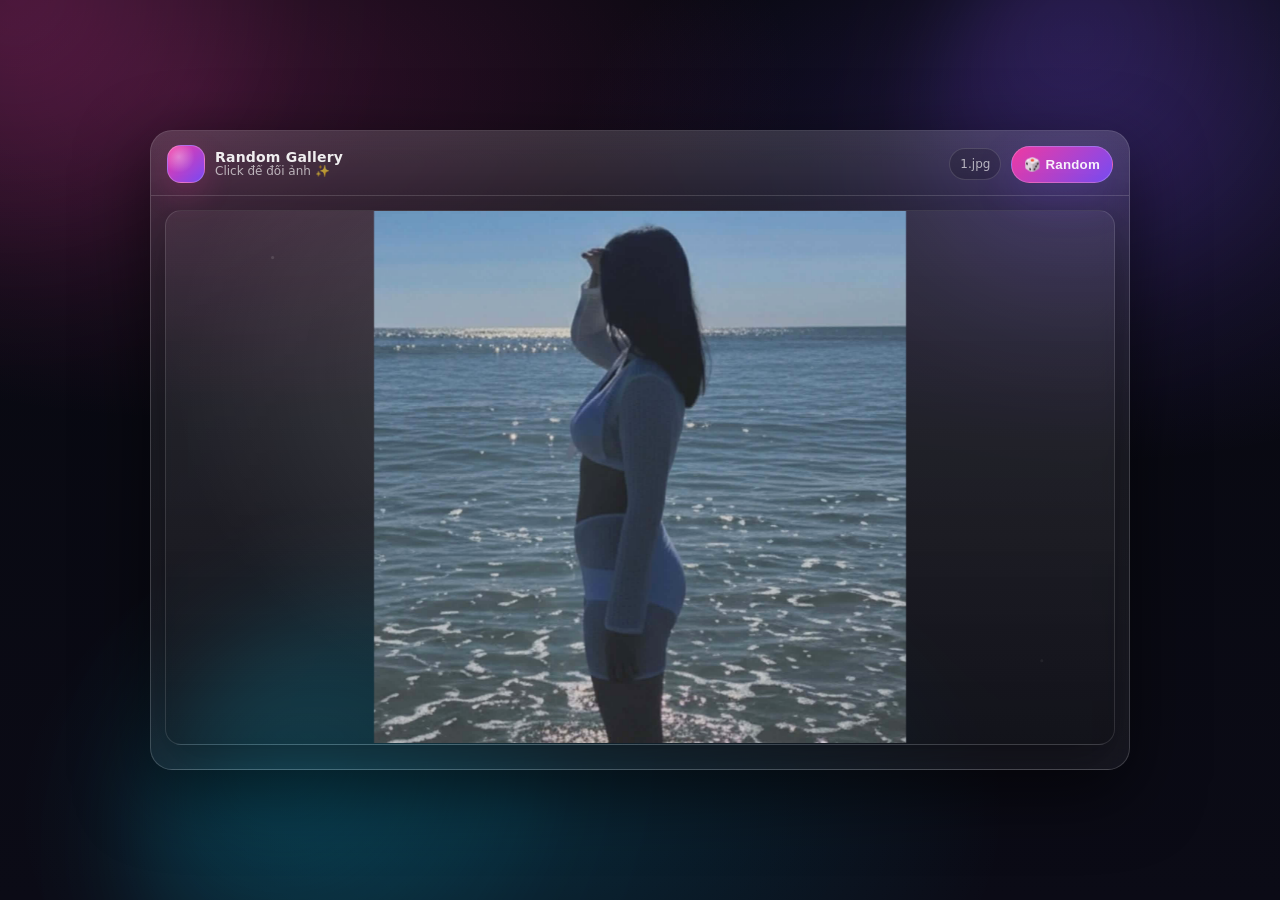
==== index.html @ 070a97aa "Update index.html" ====
<!DOCTYPE html>
<html lang="vi">
<head>
  <meta charset="UTF-8" />
  <meta name="viewport" content="width=device-width, initial-scale=1.0" />
  <title>Random ✨</title>
  <style>
    :root{
      --bg0:#07080f;
      --bg1:#0b0b16;
      --glass: rgba(255,255,255,.08);
      --glass2: rgba(255,255,255,.12);
      --border: rgba(255,255,255,.16);
      --text: rgba(255,255,255,.92);
      --muted: rgba(255,255,255,.65);
      --accent1:#ff3aa8;
      --accent2:#7c4dff;
      --accent3:#00d4ff;
      --shadow: 0 22px 70px rgba(0,0,0,.55);
      --r: 22px;
    }

    *{ box-sizing:border-box; }
    html,body{ height:100%; }
    body{
      margin:0;
      color:var(--text);
      font-family: ui-sans-serif, system-ui, -apple-system, Segoe UI, Roboto, Arial, "Apple Color Emoji","Segoe UI Emoji";
      background:
        radial-gradient(1100px 600px at 15% 10%, rgba(255,58,168,.18), transparent 55%),
        radial-gradient(900px 520px at 85% 18%, rgba(124,77,255,.18), transparent 58%),
        radial-gradient(900px 600px at 40% 90%, rgba(0,212,255,.14), transparent 55%),
        linear-gradient(180deg, var(--bg0), var(--bg1));
      overflow:hidden;
      display:grid;
      place-items:center;
      padding: 20px;
    }

    /* soft animated blobs */
    .blob{
      position:fixed;
      inset:auto;
      width: 520px;
      height: 520px;
      filter: blur(40px);
      opacity:.22;
      border-radius: 50%;
      pointer-events:none;
      mix-blend-mode: screen;
      animation: drift 10s ease-in-out infinite;
    }
    .blob.b1{ left:-140px; top:-160px; background: radial-gradient(circle at 30% 30%, var(--accent1), transparent 60%); }
    .blob.b2{ right:-160px; top:-120px; background: radial-gradient(circle at 30% 30%, var(--accent2), transparent 60%); animation-duration: 12s; }
    .blob.b3{ left:10%; bottom:-220px; background: radial-gradient(circle at 30% 30%, var(--accent3), transparent 60%); animation-duration: 14s; }
    @keyframes drift{
      0%,100%{ transform: translate(0,0) scale(1); }
      50%{ transform: translate(25px, 18px) scale(1.06); }
    }

    .card{
      width:min(980px, 94vw);
      background: linear-gradient(180deg, rgba(255,255,255,.10), rgba(255,255,255,.06));
      border:1px solid var(--border);
      border-radius: var(--r);
      box-shadow: var(--shadow);
      backdrop-filter: blur(14px);
      -webkit-backdrop-filter: blur(14px);
      overflow:hidden;
      position:relative;
    }

    .topbar{
      display:flex;
      align-items:center;
      justify-content:space-between;
      gap: 12px;
      padding: 14px 16px 12px;
      border-bottom: 1px solid rgba(255,255,255,.10);
      background: linear-gradient(180deg, rgba(255,255,255,.06), transparent);
    }

    .brand{
      display:flex;
      align-items:center;
      gap: 10px;
      min-width: 0;
    }
    .logo{
      width: 38px;
      height: 38px;
      border-radius: 14px;
      background:
        radial-gradient(circle at 30% 30%, rgba(255,255,255,.35), transparent 45%),
        linear-gradient(135deg, rgba(255,58,168,.95), rgba(124,77,255,.95));
      box-shadow: 0 12px 30px rgba(255,58,168,.18);
      border: 1px solid rgba(255,255,255,.22);
    }
    .title{
      display:flex;
      flex-direction:column;
      line-height:1.1;
      min-width: 0;
    }
    .title b{
      font-size: 14px;
      letter-spacing: .2px;
      white-space: nowrap;
      overflow:hidden;
      text-overflow: ellipsis;
    }
    .title span{
      font-size: 12px;
      color: var(--muted);
      white-space: nowrap;
      overflow:hidden;
      text-overflow: ellipsis;
    }

    .actions{
      display:flex;
      align-items:center;
      gap: 10px;
      flex-wrap:wrap;
      justify-content:flex-end;
    }

    .btn{
      border: 1px solid rgba(255,255,255,.16);
      background: rgba(255,255,255,.08);
      color: var(--text);
      cursor:pointer;
      padding: 10px 12px;
      border-radius: 999px;
      font-weight: 800;
      letter-spacing:.2px;
      display:inline-flex;
      align-items:center;
      gap: 8px;
      transition: transform .12s ease, filter .12s ease, background .12s ease;
      user-select:none;
      -webkit-tap-highlight-color: transparent;
    }
    .btn:hover{ transform: translateY(-1px); filter: brightness(1.05); }
    .btn:active{ transform: translateY(0px) scale(.99); }

    .btn.primary{
      border: 1px solid rgba(255,255,255,.22);
      background: linear-gradient(135deg, rgba(255,58,168,.92), rgba(124,77,255,.92));
      box-shadow: 0 16px 40px rgba(124,77,255,.18);
    }
    .chip{
      font-size:12px;
      color: var(--muted);
      border: 1px solid rgba(255,255,255,.14);
      background: rgba(0,0,0,.18);
      padding: 8px 10px;
      border-radius: 999px;
      max-width: 42vw;
      overflow:hidden;
      text-overflow: ellipsis;
      white-space: nowrap;
    }

    .stage{
      position:relative;
      padding: 14px;
    }

    .imgwrap{
      position:relative;
      width:100%;
      aspect-ratio: 16/9;
      border-radius: calc(var(--r) - 6px);
      overflow:hidden;
      background:
        radial-gradient(circle at 35% 30%, rgba(255,255,255,.12), transparent 45%),
        linear-gradient(180deg, rgba(255,255,255,.05), rgba(0,0,0,.22));
      border: 1px solid rgba(255,255,255,.12);
      box-shadow: 0 18px 50px rgba(0,0,0,.38);
      cursor:pointer;
      isolation:isolate;
    }

    /* image pop */
    img{
      width:100%;
      height:100%;
      object-fit: contain;
      display:block;
      opacity:0;
      transform: scale(.985);
      filter: saturate(1.06) contrast(1.02);
      transition: opacity .26s ease, transform .26s ease, filter .26s ease;
      will-change: opacity, transform;
    }
    img.show{ opacity:1; transform: scale(1); }

    /* flash */
    .flash{
      position:absolute; inset:0;
      background: radial-gradient(circle at var(--fx,50%) var(--fy,50%), rgba(255,255,255,.72), transparent 55%);
      opacity:0;
      pointer-events:none;
      transition: opacity .16s ease;
      mix-blend-mode: screen;
      z-index: 3;
    }
    .flash.on{ opacity:1; }

    /* ripple */
    .ripple{
      position:absolute;
      left: var(--rx,50%);
      top:  var(--ry,50%);
      width: 14px;
      height: 14px;
      border-radius: 999px;
      border: 2px solid rgba(255,255,255,.55);
      transform: translate(-50%,-50%) scale(1);
      opacity:0;
      pointer-events:none;
      z-index: 4;
    }
    .ripple.on{
      animation: ripple 560ms ease-out forwards;
    }
    @keyframes ripple{
      0%{ opacity:.0; transform: translate(-50%,-50%) scale(.6); }
      10%{ opacity:.85; }
      100%{ opacity:0; transform: translate(-50%,-50%) scale(18); }
    }

    /* confetti canvas */
    #fx{
      position:absolute;
      inset:0;
      width:100%;
      height:100%;
      pointer-events:none;
      z-index: 5;
    }

    /* subtle sparkle grain */
    .grain{
      position:absolute; inset:-100px;
      background-image:
        radial-gradient(circle at 18% 20%, rgba(255,255,255,.22) 0 1px, transparent 2px),
        radial-gradient(circle at 65% 35%, rgba(255,255,255,.14) 0 1px, transparent 2px),
        radial-gradient(circle at 40% 78%, rgba(255,255,255,.12) 0 1px, transparent 2px),
        radial-gradient(circle at 85% 75%, rgba(255,255,255,.10) 0 1px, transparent 2px);
      opacity:.55;
      filter: blur(.1px);
      pointer-events:none;
      animation: floaty 6.2s ease-in-out infinite;
      z-index: 2;
    }
    @keyframes floaty{
      0%,100%{ transform: translateY(0); }
      50%{ transform: translateY(10px); }
    }

    /* small footer space for mobile safe area */
    .pad{ height: 10px; }
  </style>
</head>

<body>
  <div class="blob b1"></div>
  <div class="blob b2"></div>
  <div class="blob b3"></div>

  <div class="card" id="clickArea">
    <div class="topbar">
      <div class="brand">
        <div class="logo"></div>
        <div class="title">
          <b>Random Gallery</b>
          <span>Click để đổi ảnh ✨</span>
        </div>
      </div>

      <div class="actions">
        <div class="chip" id="name">—</div>
        <button class="btn primary" id="btn">
          🎲 Random
        </button>
      </div>
    </div>

    <div class="stage">
      <div class="imgwrap" id="wrap" title="Click để random">
        <div class="grain"></div>
        <img id="img" alt="random" />
        <div class="flash" id="flash"></div>
        <div class="ripple" id="ripple"></div>
        <canvas id="fx"></canvas>
      </div>
      <div class="pad"></div>
    </div>
  </div>

  <script>
    // ====== EDIT HERE ======
    const IMAGES = [
      "images/1.jpg",
      "images/2.jpg",
      "images/3.jpg",
      "images/4.jpg",
      "images/5.jpg",
      "images/6.jpg",
      "images/7.jpg",
    ];

    const imgEl  = document.getElementById("img");
    const nameEl = document.getElementById("name");
    const btn    = document.getElementById("btn");
    const clickArea = document.getElementById("clickArea");
    const wrap   = document.getElementById("wrap");
    const flash  = document.getElementById("flash");
    const ripple = document.getElementById("ripple");

    // preload
    IMAGES.forEach(src => { const i = new Image(); i.src = src; });

    function pickRandom(except){
      if (IMAGES.length <= 1) return IMAGES[0];
      let s;
      do { s = IMAGES[Math.floor(Math.random() * IMAGES.length)]; }
      while (s === except);
      return s;
    }

    function fileName(path){
      return path.split('/').pop();
    }

    // ===== Confetti =====
    const canvas = document.getElementById("fx");
    const ctx = canvas.getContext("2d");

    function resizeFx(){
      const r = wrap.getBoundingClientRect();
      canvas.width  = Math.max(1, Math.floor(r.width  * devicePixelRatio));
      canvas.height = Math.max(1, Math.floor(r.height * devicePixelRatio));
      canvas.style.width  = r.width + "px";
      canvas.style.height = r.height + "px";
      ctx.setTransform(devicePixelRatio, 0, 0, devicePixelRatio, 0, 0);
    }
    window.addEventListener("resize", resizeFx);
    resizeFx();

    let particles = [];
    let animId = null;

    function burst(x, y){
      resizeFx();

      const r = wrap.getBoundingClientRect();
      const ox = (typeof x === 'number') ? x : r.width/2;
      const oy = (typeof y === 'number') ? y : r.height/2;

      const count = 160;
      particles = [];
      for (let i=0;i<count;i++){
        const a = Math.random() * Math.PI * 2;
        const sp = 2.4 + Math.random() * 7.2;

        particles.push({
          x: ox,
          y: oy,
          vx: Math.cos(a) * sp,
          vy: Math.sin(a) * sp - (2 + Math.random()*2),
          g: 0.11 + Math.random()*0.10,
          life: 52 + Math.random()*30,
          size: 2 + Math.random()*3.2,
          rot: Math.random()*Math.PI,
          vr: (-0.22 + Math.random()*0.44),
          color: `hsl(${Math.floor(Math.random()*360)}, 95%, 65%)`,
        });
      }

      // flash center point
      const fx = Math.round((ox / r.width) * 100);
      const fy = Math.round((oy / r.height) * 100);
      flash.style.setProperty('--fx', fx + '%');
      flash.style.setProperty('--fy', fy + '%');
      flash.classList.add("on");
      setTimeout(() => flash.classList.remove("on"), 120);

      if (animId) cancelAnimationFrame(animId);
      tick();
    }

    function tick(){
      ctx.clearRect(0,0,canvas.width,canvas.height);

      let alive = 0;
      for (const p of particles){
        if (p.life <= 0) continue;
        alive++;

        p.vy += p.g;
        p.x += p.vx;
        p.y += p.vy;
        p.rot += p.vr;
        p.life -= 1;

        const alpha = Math.max(0, Math.min(1, p.life/70));
        ctx.save();
        ctx.globalAlpha = alpha;
        ctx.translate(p.x, p.y);
        ctx.rotate(p.rot);
        ctx.fillStyle = p.color;

        // confetti rectangle
        ctx.fillRect(-p.size, -p.size/2, p.size*2, p.size);
        ctx.restore();
      }

      if (alive > 0) animId = requestAnimationFrame(tick);
      else { ctx.clearRect(0,0,canvas.width,canvas.height); animId = null; }
    }

    // ripple
    function doRipple(x, y){
      ripple.style.setProperty('--rx', x + 'px');
      ripple.style.setProperty('--ry', y + 'px');
      ripple.classList.remove('on');
      // force reflow
      void ripple.offsetWidth;
      ripple.classList.add('on');
    }

    // ===== Change image =====
    function showRandom(x = null, y = null){
      const next = pickRandom(imgEl.dataset.src);

      imgEl.classList.remove("show");
      setTimeout(() => {
        imgEl.src = next;
        imgEl.dataset.src = next;
        nameEl.textContent = fileName(next);
      }, 120);

      // effects at click position
      if (x !== null && y !== null){
        doRipple(x, y);
        burst(x, y);
      } else {
        // center burst if no coords
        const r = wrap.getBoundingClientRect();
        doRipple(r.width/2, r.height/2);
        burst(r.width/2, r.height/2);
      }
    }

    // On image load -> fade in + tiny celebratory burst
    imgEl.addEventListener("load", () => {
      requestAnimationFrame(() => imgEl.classList.add("show"));
    });

    // Click handlers (get local coords)
    function handleClick(e){
      const rect = wrap.getBoundingClientRect();
      const x = (e.clientX ?? (rect.left + rect.width/2)) - rect.left;
      const y = (e.clientY ?? (rect.top + rect.height/2)) - rect.top;
      showRandom(x, y);
    }

    wrap.addEventListener("click", handleClick);
    btn.addEventListener("click", (e) => {
      e.stopPropagation();
      const rect = wrap.getBoundingClientRect();
      showRandom(rect.width/2, rect.height/2);
    });

    // Optional: Space/Enter to random
    window.addEventListener('keydown', (e) => {
      if(e.code === 'Space' || e.code === 'Enter'){
        e.preventDefault();
        const rect = wrap.getBoundingClientRect();
        showRandom(rect.width/2, rect.height/2);
      }
    });

    // init
    imgEl.src = IMAGES[0];
    imgEl.dataset.src = IMAGES[0];
    nameEl.textContent = fileName(IMAGES[0]);
  </script>
</body>
</html>
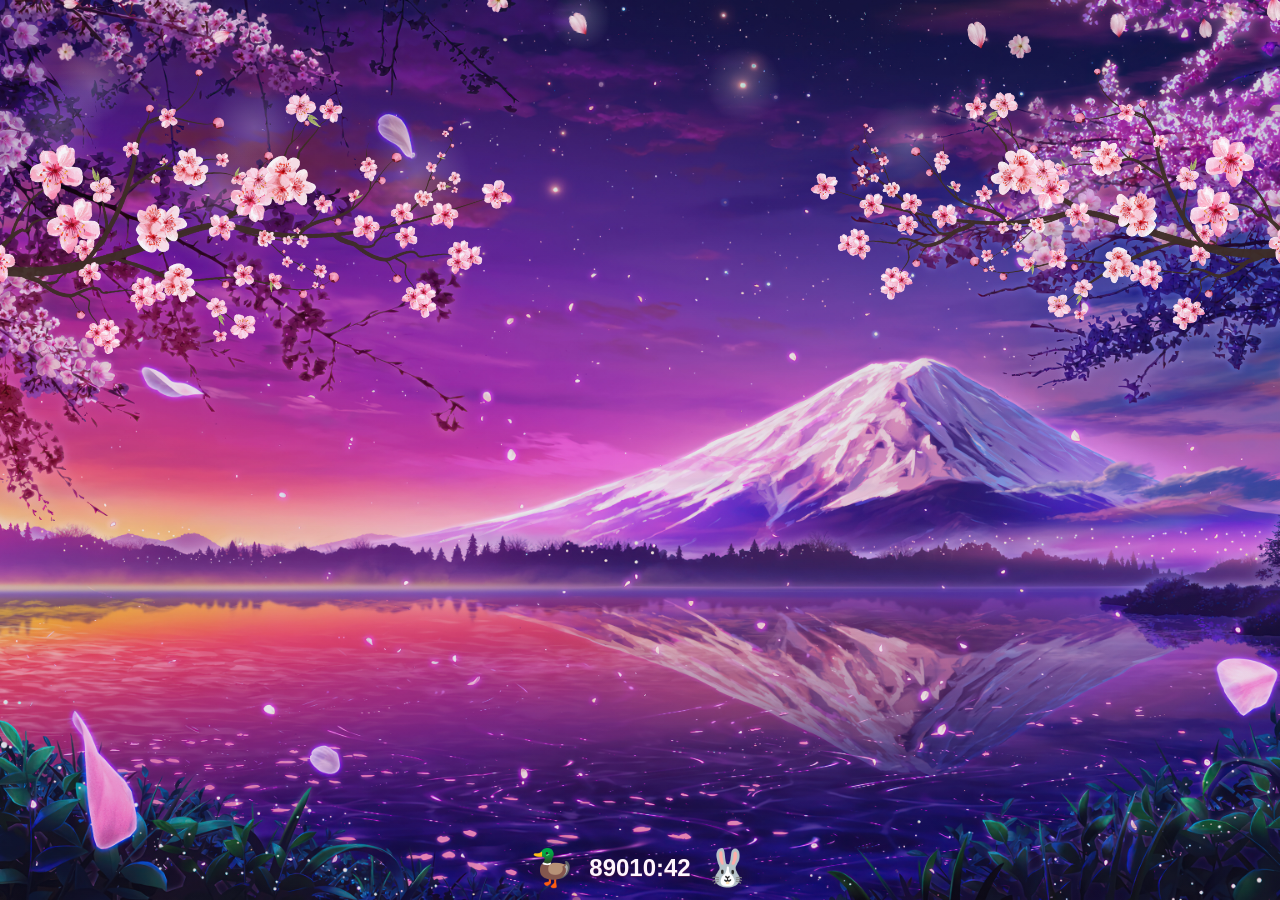
==== commit 7c986c9c: "update: chỉnh giao diện và hiệu ứng" ====
--- a/index.html
+++ b/index.html
@@ -1,493 +1,19 @@
-<!DOCTYPE html>
+<!doctype html>
 <html lang="vi">
-<head>
-  <meta charset="UTF-8" />
-  <meta name="viewport" content="width=device-width, initial-scale=1.0" />
-  <title>Random ✨</title>
-  <style>
-    :root{
-      --bg0:#07080f;
-      --bg1:#0b0b16;
-      --glass: rgba(255,255,255,.08);
-      --glass2: rgba(255,255,255,.12);
-      --border: rgba(255,255,255,.16);
-      --text: rgba(255,255,255,.92);
-      --muted: rgba(255,255,255,.65);
-      --accent1:#ff3aa8;
-      --accent2:#7c4dff;
-      --accent3:#00d4ff;
-      --shadow: 0 22px 70px rgba(0,0,0,.55);
-      --r: 22px;
-    }
-
-    *{ box-sizing:border-box; }
-    html,body{ height:100%; }
-    body{
-      margin:0;
-      color:var(--text);
-      font-family: ui-sans-serif, system-ui, -apple-system, Segoe UI, Roboto, Arial, "Apple Color Emoji","Segoe UI Emoji";
-      background:
-        radial-gradient(1100px 600px at 15% 10%, rgba(255,58,168,.18), transparent 55%),
-        radial-gradient(900px 520px at 85% 18%, rgba(124,77,255,.18), transparent 58%),
-        radial-gradient(900px 600px at 40% 90%, rgba(0,212,255,.14), transparent 55%),
-        linear-gradient(180deg, var(--bg0), var(--bg1));
-      overflow:hidden;
-      display:grid;
-      place-items:center;
-      padding: 20px;
-    }
-
-    /* soft animated blobs */
-    .blob{
-      position:fixed;
-      inset:auto;
-      width: 520px;
-      height: 520px;
-      filter: blur(40px);
-      opacity:.22;
-      border-radius: 50%;
-      pointer-events:none;
-      mix-blend-mode: screen;
-      animation: drift 10s ease-in-out infinite;
-    }
-    .blob.b1{ left:-140px; top:-160px; background: radial-gradient(circle at 30% 30%, var(--accent1), transparent 60%); }
-    .blob.b2{ right:-160px; top:-120px; background: radial-gradient(circle at 30% 30%, var(--accent2), transparent 60%); animation-duration: 12s; }
-    .blob.b3{ left:10%; bottom:-220px; background: radial-gradient(circle at 30% 30%, var(--accent3), transparent 60%); animation-duration: 14s; }
-    @keyframes drift{
-      0%,100%{ transform: translate(0,0) scale(1); }
-      50%{ transform: translate(25px, 18px) scale(1.06); }
-    }
-
-    .card{
-      width:min(980px, 94vw);
-      background: linear-gradient(180deg, rgba(255,255,255,.10), rgba(255,255,255,.06));
-      border:1px solid var(--border);
-      border-radius: var(--r);
-      box-shadow: var(--shadow);
-      backdrop-filter: blur(14px);
-      -webkit-backdrop-filter: blur(14px);
-      overflow:hidden;
-      position:relative;
-    }
-
-    .topbar{
-      display:flex;
-      align-items:center;
-      justify-content:space-between;
-      gap: 12px;
-      padding: 14px 16px 12px;
-      border-bottom: 1px solid rgba(255,255,255,.10);
-      background: linear-gradient(180deg, rgba(255,255,255,.06), transparent);
-    }
-
-    .brand{
-      display:flex;
-      align-items:center;
-      gap: 10px;
-      min-width: 0;
-    }
-    .logo{
-      width: 38px;
-      height: 38px;
-      border-radius: 14px;
-      background:
-        radial-gradient(circle at 30% 30%, rgba(255,255,255,.35), transparent 45%),
-        linear-gradient(135deg, rgba(255,58,168,.95), rgba(124,77,255,.95));
-      box-shadow: 0 12px 30px rgba(255,58,168,.18);
-      border: 1px solid rgba(255,255,255,.22);
-    }
-    .title{
-      display:flex;
-      flex-direction:column;
-      line-height:1.1;
-      min-width: 0;
-    }
-    .title b{
-      font-size: 14px;
-      letter-spacing: .2px;
-      white-space: nowrap;
-      overflow:hidden;
-      text-overflow: ellipsis;
-    }
-    .title span{
-      font-size: 12px;
-      color: var(--muted);
-      white-space: nowrap;
-      overflow:hidden;
-      text-overflow: ellipsis;
-    }
-
-    .actions{
-      display:flex;
-      align-items:center;
-      gap: 10px;
-      flex-wrap:wrap;
-      justify-content:flex-end;
-    }
-
-    .btn{
-      border: 1px solid rgba(255,255,255,.16);
-      background: rgba(255,255,255,.08);
-      color: var(--text);
-      cursor:pointer;
-      padding: 10px 12px;
-      border-radius: 999px;
-      font-weight: 800;
-      letter-spacing:.2px;
-      display:inline-flex;
-      align-items:center;
-      gap: 8px;
-      transition: transform .12s ease, filter .12s ease, background .12s ease;
-      user-select:none;
-      -webkit-tap-highlight-color: transparent;
-    }
-    .btn:hover{ transform: translateY(-1px); filter: brightness(1.05); }
-    .btn:active{ transform: translateY(0px) scale(.99); }
-
-    .btn.primary{
-      border: 1px solid rgba(255,255,255,.22);
-      background: linear-gradient(135deg, rgba(255,58,168,.92), rgba(124,77,255,.92));
-      box-shadow: 0 16px 40px rgba(124,77,255,.18);
-    }
-    .chip{
-      font-size:12px;
-      color: var(--muted);
-      border: 1px solid rgba(255,255,255,.14);
-      background: rgba(0,0,0,.18);
-      padding: 8px 10px;
-      border-radius: 999px;
-      max-width: 42vw;
-      overflow:hidden;
-      text-overflow: ellipsis;
-      white-space: nowrap;
-    }
-
-    .stage{
-      position:relative;
-      padding: 14px;
-    }
-
-    .imgwrap{
-      position:relative;
-      width:100%;
-      aspect-ratio: 16/9;
-      border-radius: calc(var(--r) - 6px);
-      overflow:hidden;
-      background:
-        radial-gradient(circle at 35% 30%, rgba(255,255,255,.12), transparent 45%),
-        linear-gradient(180deg, rgba(255,255,255,.05), rgba(0,0,0,.22));
-      border: 1px solid rgba(255,255,255,.12);
-      box-shadow: 0 18px 50px rgba(0,0,0,.38);
-      cursor:pointer;
-      isolation:isolate;
-    }
-
-    /* image pop */
-    img{
-      width:100%;
-      height:100%;
-      object-fit: contain;
-      display:block;
-      opacity:0;
-      transform: scale(.985);
-      filter: saturate(1.06) contrast(1.02);
-      transition: opacity .26s ease, transform .26s ease, filter .26s ease;
-      will-change: opacity, transform;
-    }
-    img.show{ opacity:1; transform: scale(1); }
-
-    /* flash */
-    .flash{
-      position:absolute; inset:0;
-      background: radial-gradient(circle at var(--fx,50%) var(--fy,50%), rgba(255,255,255,.72), transparent 55%);
-      opacity:0;
-      pointer-events:none;
-      transition: opacity .16s ease;
-      mix-blend-mode: screen;
-      z-index: 3;
-    }
-    .flash.on{ opacity:1; }
-
-    /* ripple */
-    .ripple{
-      position:absolute;
-      left: var(--rx,50%);
-      top:  var(--ry,50%);
-      width: 14px;
-      height: 14px;
-      border-radius: 999px;
-      border: 2px solid rgba(255,255,255,.55);
-      transform: translate(-50%,-50%) scale(1);
-      opacity:0;
-      pointer-events:none;
-      z-index: 4;
-    }
-    .ripple.on{
-      animation: ripple 560ms ease-out forwards;
-    }
-    @keyframes ripple{
-      0%{ opacity:.0; transform: translate(-50%,-50%) scale(.6); }
-      10%{ opacity:.85; }
-      100%{ opacity:0; transform: translate(-50%,-50%) scale(18); }
-    }
-
-    /* confetti canvas */
-    #fx{
-      position:absolute;
-      inset:0;
-      width:100%;
-      height:100%;
-      pointer-events:none;
-      z-index: 5;
-    }
-
-    /* subtle sparkle grain */
-    .grain{
-      position:absolute; inset:-100px;
-      background-image:
-        radial-gradient(circle at 18% 20%, rgba(255,255,255,.22) 0 1px, transparent 2px),
-        radial-gradient(circle at 65% 35%, rgba(255,255,255,.14) 0 1px, transparent 2px),
-        radial-gradient(circle at 40% 78%, rgba(255,255,255,.12) 0 1px, transparent 2px),
-        radial-gradient(circle at 85% 75%, rgba(255,255,255,.10) 0 1px, transparent 2px);
-      opacity:.55;
-      filter: blur(.1px);
-      pointer-events:none;
-      animation: floaty 6.2s ease-in-out infinite;
-      z-index: 2;
-    }
-    @keyframes floaty{
-      0%,100%{ transform: translateY(0); }
-      50%{ transform: translateY(10px); }
-    }
-
-    /* small footer space for mobile safe area */
-    .pad{ height: 10px; }
-  </style>
-</head>
-
-<body>
-  <div class="blob b1"></div>
-  <div class="blob b2"></div>
-  <div class="blob b3"></div>
-
-  <div class="card" id="clickArea">
-    <div class="topbar">
-      <div class="brand">
-        <div class="logo"></div>
-        <div class="title">
-          <b>Random Gallery</b>
-          <span>Click để đổi ảnh ✨</span>
-        </div>
-      </div>
-
-      <div class="actions">
-        <div class="chip" id="name">—</div>
-        <button class="btn primary" id="btn">
-          🎲 Random
-        </button>
-      </div>
+  <head>
+    <meta charset="UTF-8" />
+    <meta name="viewport" content="width=device-width, initial-scale=1.0" />
+    <title>Sakura Breeze</title>
+    <link rel="stylesheet" href="style.css" />
+  </head>
+  <body>
+    <canvas id="sceneCanvas"></canvas>
+    <div class="bottom-bar">
+      <div class="side-icon duck" aria-hidden="true">🦆</div>
+      <div class="countdown" id="countdown">00:00</div>
+      <div class="side-icon rabbit" aria-hidden="true">🐰</div>
     </div>
-
-    <div class="stage">
-      <div class="imgwrap" id="wrap" title="Click để random">
-        <div class="grain"></div>
-        <img id="img" alt="random" />
-        <div class="flash" id="flash"></div>
-        <div class="ripple" id="ripple"></div>
-        <canvas id="fx"></canvas>
-      </div>
-      <div class="pad"></div>
-    </div>
-  </div>
-
-  <script>
-    // ====== EDIT HERE ======
-    const IMAGES = [
-      "images/1.jpg",
-      "images/2.jpg",
-      "images/3.jpg",
-      "images/4.jpg",
-      "images/5.jpg",
-      "images/6.jpg",
-      "images/7.jpg",
-    ];
-
-    const imgEl  = document.getElementById("img");
-    const nameEl = document.getElementById("name");
-    const btn    = document.getElementById("btn");
-    const clickArea = document.getElementById("clickArea");
-    const wrap   = document.getElementById("wrap");
-    const flash  = document.getElementById("flash");
-    const ripple = document.getElementById("ripple");
-
-    // preload
-    IMAGES.forEach(src => { const i = new Image(); i.src = src; });
-
-    function pickRandom(except){
-      if (IMAGES.length <= 1) return IMAGES[0];
-      let s;
-      do { s = IMAGES[Math.floor(Math.random() * IMAGES.length)]; }
-      while (s === except);
-      return s;
-    }
-
-    function fileName(path){
-      return path.split('/').pop();
-    }
-
-    // ===== Confetti =====
-    const canvas = document.getElementById("fx");
-    const ctx = canvas.getContext("2d");
-
-    function resizeFx(){
-      const r = wrap.getBoundingClientRect();
-      canvas.width  = Math.max(1, Math.floor(r.width  * devicePixelRatio));
-      canvas.height = Math.max(1, Math.floor(r.height * devicePixelRatio));
-      canvas.style.width  = r.width + "px";
-      canvas.style.height = r.height + "px";
-      ctx.setTransform(devicePixelRatio, 0, 0, devicePixelRatio, 0, 0);
-    }
-    window.addEventListener("resize", resizeFx);
-    resizeFx();
-
-    let particles = [];
-    let animId = null;
-
-    function burst(x, y){
-      resizeFx();
-
-      const r = wrap.getBoundingClientRect();
-      const ox = (typeof x === 'number') ? x : r.width/2;
-      const oy = (typeof y === 'number') ? y : r.height/2;
-
-      const count = 160;
-      particles = [];
-      for (let i=0;i<count;i++){
-        const a = Math.random() * Math.PI * 2;
-        const sp = 2.4 + Math.random() * 7.2;
-
-        particles.push({
-          x: ox,
-          y: oy,
-          vx: Math.cos(a) * sp,
-          vy: Math.sin(a) * sp - (2 + Math.random()*2),
-          g: 0.11 + Math.random()*0.10,
-          life: 52 + Math.random()*30,
-          size: 2 + Math.random()*3.2,
-          rot: Math.random()*Math.PI,
-          vr: (-0.22 + Math.random()*0.44),
-          color: `hsl(${Math.floor(Math.random()*360)}, 95%, 65%)`,
-        });
-      }
-
-      // flash center point
-      const fx = Math.round((ox / r.width) * 100);
-      const fy = Math.round((oy / r.height) * 100);
-      flash.style.setProperty('--fx', fx + '%');
-      flash.style.setProperty('--fy', fy + '%');
-      flash.classList.add("on");
-      setTimeout(() => flash.classList.remove("on"), 120);
-
-      if (animId) cancelAnimationFrame(animId);
-      tick();
-    }
-
-    function tick(){
-      ctx.clearRect(0,0,canvas.width,canvas.height);
-
-      let alive = 0;
-      for (const p of particles){
-        if (p.life <= 0) continue;
-        alive++;
-
-        p.vy += p.g;
-        p.x += p.vx;
-        p.y += p.vy;
-        p.rot += p.vr;
-        p.life -= 1;
-
-        const alpha = Math.max(0, Math.min(1, p.life/70));
-        ctx.save();
-        ctx.globalAlpha = alpha;
-        ctx.translate(p.x, p.y);
-        ctx.rotate(p.rot);
-        ctx.fillStyle = p.color;
-
-        // confetti rectangle
-        ctx.fillRect(-p.size, -p.size/2, p.size*2, p.size);
-        ctx.restore();
-      }
-
-      if (alive > 0) animId = requestAnimationFrame(tick);
-      else { ctx.clearRect(0,0,canvas.width,canvas.height); animId = null; }
-    }
-
-    // ripple
-    function doRipple(x, y){
-      ripple.style.setProperty('--rx', x + 'px');
-      ripple.style.setProperty('--ry', y + 'px');
-      ripple.classList.remove('on');
-      // force reflow
-      void ripple.offsetWidth;
-      ripple.classList.add('on');
-    }
-
-    // ===== Change image =====
-    function showRandom(x = null, y = null){
-      const next = pickRandom(imgEl.dataset.src);
-
-      imgEl.classList.remove("show");
-      setTimeout(() => {
-        imgEl.src = next;
-        imgEl.dataset.src = next;
-        nameEl.textContent = fileName(next);
-      }, 120);
-
-      // effects at click position
-      if (x !== null && y !== null){
-        doRipple(x, y);
-        burst(x, y);
-      } else {
-        // center burst if no coords
-        const r = wrap.getBoundingClientRect();
-        doRipple(r.width/2, r.height/2);
-        burst(r.width/2, r.height/2);
-      }
-    }
-
-    // On image load -> fade in + tiny celebratory burst
-    imgEl.addEventListener("load", () => {
-      requestAnimationFrame(() => imgEl.classList.add("show"));
-    });
-
-    // Click handlers (get local coords)
-    function handleClick(e){
-      const rect = wrap.getBoundingClientRect();
-      const x = (e.clientX ?? (rect.left + rect.width/2)) - rect.left;
-      const y = (e.clientY ?? (rect.top + rect.height/2)) - rect.top;
-      showRandom(x, y);
-    }
-
-    wrap.addEventListener("click", handleClick);
-    btn.addEventListener("click", (e) => {
-      e.stopPropagation();
-      const rect = wrap.getBoundingClientRect();
-      showRandom(rect.width/2, rect.height/2);
-    });
-
-    // Optional: Space/Enter to random
-    window.addEventListener('keydown', (e) => {
-      if(e.code === 'Space' || e.code === 'Enter'){
-        e.preventDefault();
-        const rect = wrap.getBoundingClientRect();
-        showRandom(rect.width/2, rect.height/2);
-      }
-    });
-
-    // init
-    imgEl.src = IMAGES[0];
-    imgEl.dataset.src = IMAGES[0];
-    nameEl.textContent = fileName(IMAGES[0]);
-  </script>
-</body>
+    <div id="messageLayer"></div>
+    <script src="script.js"></script>
+  </body>
 </html>
--- a/style.css
+++ b/style.css
@@ -0,0 +1,124 @@
+* {
+  box-sizing: border-box;
+}
+
+html,
+body {
+  margin: 0;
+  width: 100%;
+  height: 100%;
+  overflow: hidden;
+}
+
+body {
+  font-family: "Georgia", "Times New Roman", serif;
+  background: radial-gradient(circle at 15% 20%, #dff2ff, #ffdced 56%, #f6b8d8 100%);
+}
+
+#sceneCanvas {
+  width: 100%;
+  height: 100%;
+  display: block;
+}
+
+.bottom-bar {
+  position: fixed;
+  left: 50%;
+  bottom: 14px;
+  transform: translateX(-50%);
+  z-index: 10;
+  display: flex;
+  align-items: center;
+  gap: 14px;
+  pointer-events: none;
+}
+
+.countdown {
+  padding: 0;
+  border-radius: 999px;
+  font-family: "Trebuchet MS", "Segoe UI", sans-serif;
+  font-size: 24px;
+  font-weight: 800;
+  line-height: 1.2;
+  white-space: nowrap;
+  color: #fff7fd;
+  text-shadow:
+    0 1px 0 rgba(121, 37, 82, 0.5),
+    0 4px 14px rgba(70, 22, 57, 0.55);
+  min-width: 96px;
+  text-align: center;
+}
+
+.side-icon {
+  font-size: 36px;
+  line-height: 1;
+  filter: drop-shadow(0 6px 10px rgba(65, 35, 60, 0.28));
+}
+
+#messageLayer {
+  position: fixed;
+  inset: 0;
+  pointer-events: none;
+  z-index: 12;
+}
+
+.petal-message {
+  position: absolute;
+  transform: translate3d(-50%, -50%, 0);
+  padding: 11px 16px;
+  border-radius: 999px;
+  background: linear-gradient(135deg, rgba(255, 251, 253, 0.96), rgba(255, 236, 246, 0.92));
+  color: #b23c74;
+  font-family: "Trebuchet MS", "Segoe UI", sans-serif;
+  font-size: 14px;
+  font-weight: 700;
+  letter-spacing: 0.01em;
+  border: 1px solid rgba(255, 255, 255, 0.9);
+  text-shadow: 0 1px 0 rgba(255, 255, 255, 0.5);
+  box-shadow: 0 14px 32px rgba(137, 55, 94, 0.23);
+  animation: floatOut 2.2s linear forwards;
+  white-space: nowrap;
+  transform-origin: center;
+  will-change: transform, opacity;
+  backface-visibility: hidden;
+  contain: layout paint style;
+}
+
+@keyframes floatOut {
+  0% {
+    opacity: 0;
+    transform: translate3d(-50%, -56%, 0);
+  }
+  10% {
+    opacity: 1;
+    transform: translate3d(-50%, -50%, 0);
+  }
+  68% {
+    opacity: 0.92;
+    transform: translate3d(-50%, -14%, 0);
+  }
+  88% {
+    opacity: 0.45;
+    transform: translate3d(-50%, 0%, 0);
+  }
+  100% {
+    opacity: 0;
+    transform: translate3d(-50%, 8%, 0);
+  }
+}
+
+@media (max-width: 640px) {
+  .bottom-bar {
+    bottom: 10px;
+    gap: 10px;
+  }
+
+  .countdown {
+    font-size: 20px;
+    min-width: 82px;
+  }
+
+  .side-icon {
+    font-size: 28px;
+  }
+}
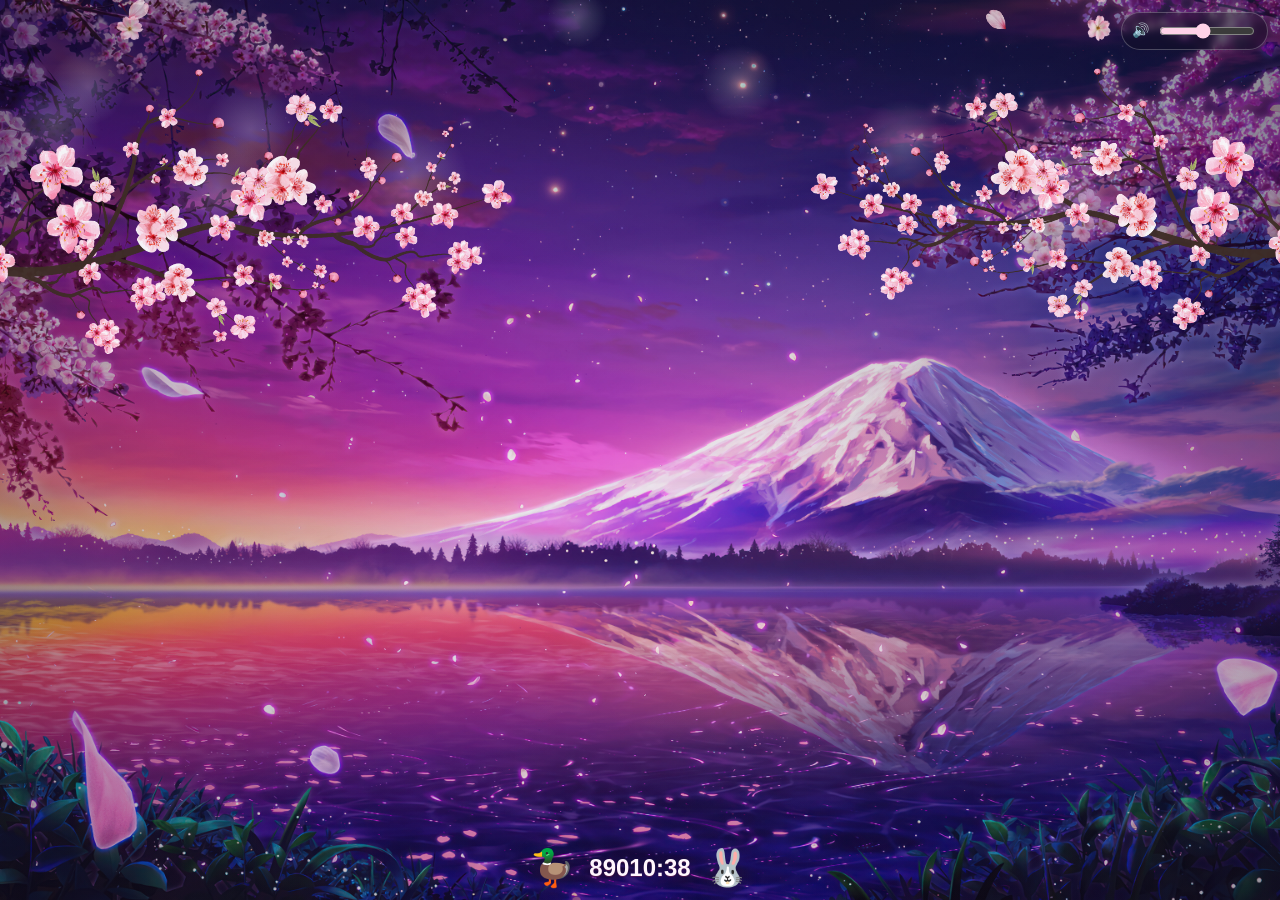
==== commit 252ba435: "update: chỉnh giao diện và hiệu ứng" ====
--- a/index.html
+++ b/index.html
@@ -8,6 +8,11 @@
   </head>
   <body>
     <canvas id="sceneCanvas"></canvas>
+    <audio id="bgm" src="sound.mp3" loop preload="auto"></audio>
+    <div class="volume-control">
+      <span>🔊</span>
+      <input id="volumeSlider" type="range" min="0" max="1" step="0.01" value="0.45" />
+    </div>
     <div class="bottom-bar">
       <div class="side-icon duck" aria-hidden="true">🦆</div>
       <div class="countdown" id="countdown">00:00</div>
--- a/style.css
+++ b/style.css
@@ -19,6 +19,31 @@
   width: 100%;
   height: 100%;
   display: block;
+}
+
+.volume-control {
+  position: fixed;
+  top: 12px;
+  right: 12px;
+  z-index: 15;
+  display: flex;
+  align-items: center;
+  gap: 8px;
+  padding: 8px 10px;
+  border-radius: 999px;
+  background: rgba(20, 15, 34, 0.42);
+  border: 1px solid rgba(255, 255, 255, 0.24);
+  backdrop-filter: blur(3px);
+}
+
+.volume-control span {
+  font-size: 14px;
+  line-height: 1;
+}
+
+#volumeSlider {
+  width: 96px;
+  accent-color: #ffd2e8;
 }
 
 .bottom-bar {
@@ -108,6 +133,16 @@
 }
 
 @media (max-width: 640px) {
+  .volume-control {
+    top: 10px;
+    right: 10px;
+    padding: 6px 8px;
+  }
+
+  #volumeSlider {
+    width: 82px;
+  }
+
   .bottom-bar {
     bottom: 10px;
     gap: 10px;
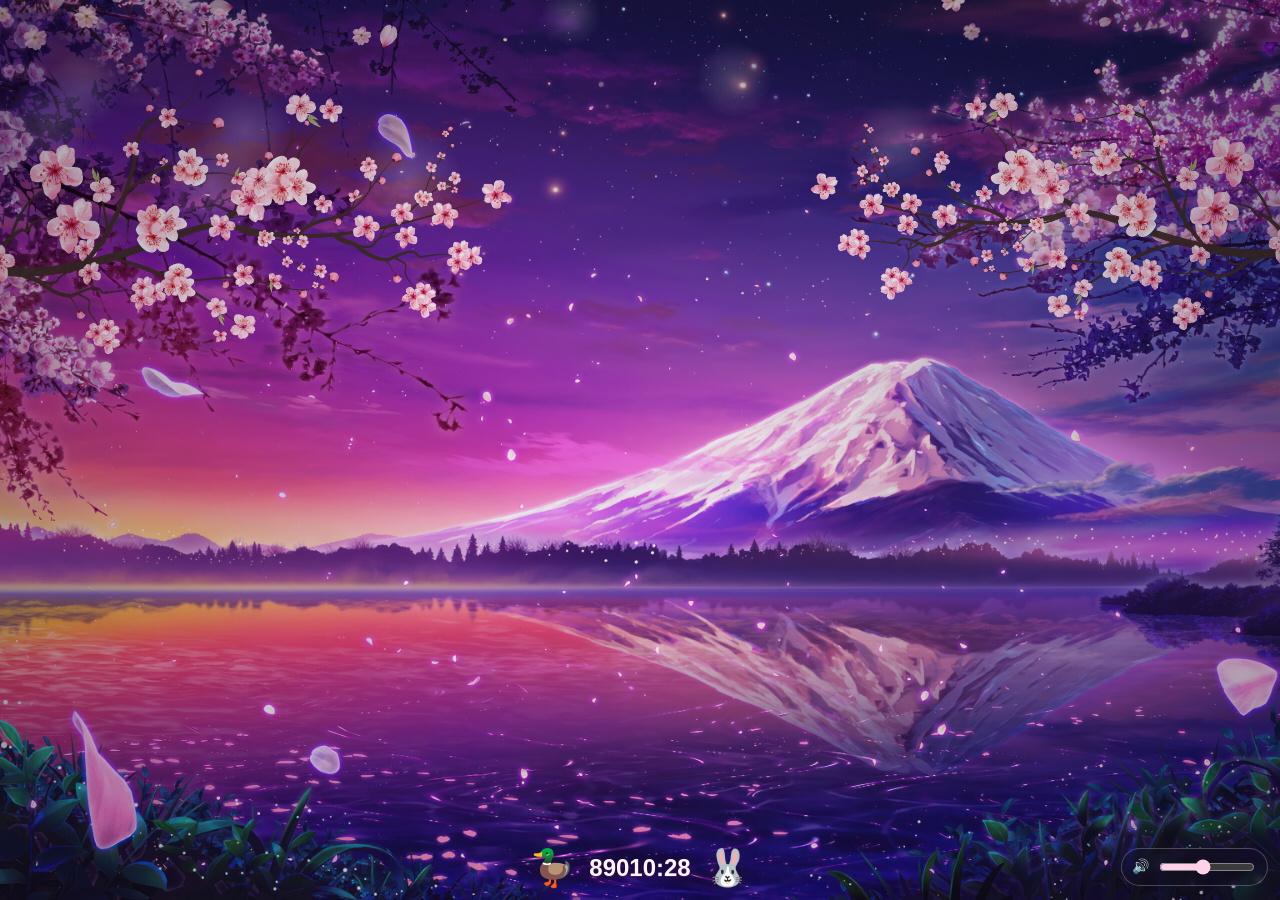
==== commit b452ad7e: "update: âm thanh" ====
--- a/index.html
+++ b/index.html
@@ -22,3 +22,4 @@
     <script src="script.js"></script>
   </body>
 </html>
+
--- a/style.css
+++ b/style.css
@@ -23,8 +23,9 @@
 
 .volume-control {
   position: fixed;
-  top: 12px;
+  bottom: 14px;
   right: 12px;
+  top: auto;
   z-index: 15;
   display: flex;
   align-items: center;
@@ -134,8 +135,9 @@
 
 @media (max-width: 640px) {
   .volume-control {
-    top: 10px;
+    bottom: 10px;
     right: 10px;
+    top: auto;
     padding: 6px 8px;
   }
 
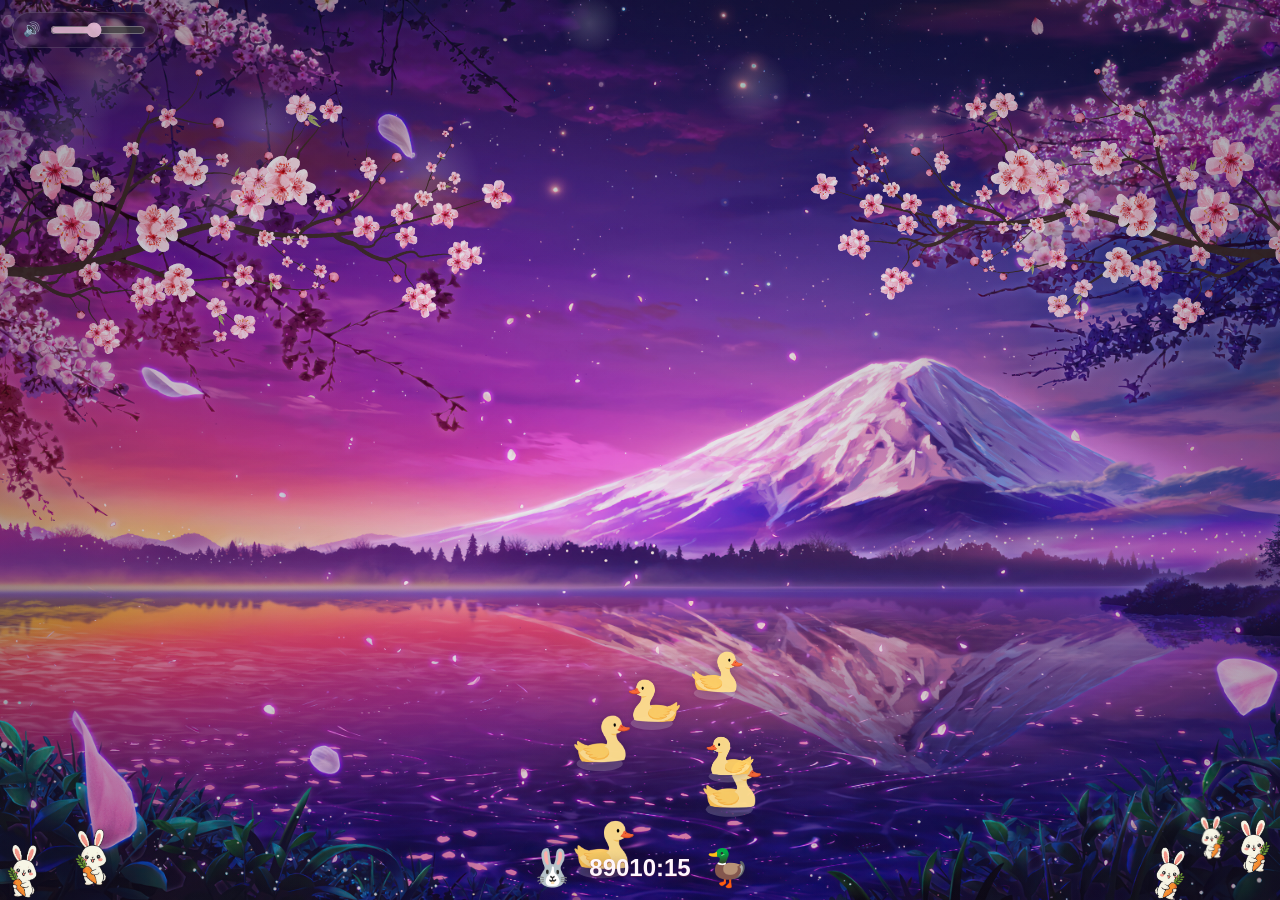
==== commit 59634d0d: "update: animal game" ====
--- a/index.html
+++ b/index.html
@@ -8,18 +8,21 @@
   </head>
   <body>
     <canvas id="sceneCanvas"></canvas>
-    <audio id="bgm" src="sound.mp3" loop preload="auto"></audio>
+    <audio id="bgm" loop preload="auto"></audio>
     <div class="volume-control">
       <span>🔊</span>
       <input id="volumeSlider" type="range" min="0" max="1" step="0.01" value="0.45" />
     </div>
     <div class="bottom-bar">
-      <div class="side-icon duck" aria-hidden="true">🦆</div>
+      <div class="side-icon duck" aria-hidden="true">🐰</div>
       <div class="countdown" id="countdown">00:00</div>
-      <div class="side-icon rabbit" aria-hidden="true">🐰</div>
+      <div class="side-icon rabbit" aria-hidden="true">🦆</div>
+    </div>
+    <div id="newYearMessage" class="new-year-message" aria-live="polite"></div>
+    <div id="rabbitReward" class="rabbit-reward" aria-hidden="true">
+      <img src="phan thuong tho.png" alt="" />
     </div>
     <div id="messageLayer"></div>
     <script src="script.js"></script>
   </body>
 </html>
-
--- a/style.css
+++ b/style.css
@@ -23,18 +23,18 @@
 
 .volume-control {
   position: fixed;
-  bottom: 14px;
-  right: 12px;
-  top: auto;
+  top: 12px;
+  left: 12px;
   z-index: 15;
   display: flex;
   align-items: center;
   gap: 8px;
-  padding: 8px 10px;
+  padding: 7px 10px;
   border-radius: 999px;
-  background: rgba(20, 15, 34, 0.42);
-  border: 1px solid rgba(255, 255, 255, 0.24);
-  backdrop-filter: blur(3px);
+  background: rgba(20, 15, 34, 0.2);
+  border: 1px solid rgba(255, 255, 255, 0.16);
+  backdrop-filter: blur(2px);
+  opacity: 0.78;
 }
 
 .volume-control span {
@@ -79,6 +79,92 @@
   font-size: 36px;
   line-height: 1;
   filter: drop-shadow(0 6px 10px rgba(65, 35, 60, 0.28));
+}
+
+.new-year-message {
+  position: fixed;
+  left: 50%;
+  top: 50%;
+  z-index: 18;
+  width: min(900px, 92vw);
+  max-height: min(56vh, 520px);
+  overflow: auto;
+  padding: 16px 20px;
+  border-radius: 18px;
+  border: 1px solid rgba(255, 255, 255, 0.28);
+  background:
+    linear-gradient(160deg, rgba(12, 11, 22, 0.68), rgba(44, 19, 53, 0.57)),
+    radial-gradient(circle at 14% 18%, rgba(255, 219, 240, 0.22), transparent 48%);
+  color: #fff5fb;
+  font-family: "Trebuchet MS", "Segoe UI", sans-serif;
+  font-size: 20px;
+  font-weight: 600;
+  line-height: 1.55;
+  text-shadow: 0 1px 0 rgba(0, 0, 0, 0.3);
+  box-shadow: 0 22px 48px rgba(9, 7, 17, 0.32);
+  pointer-events: none;
+  opacity: 0;
+  visibility: hidden;
+  transform: translate(-50%, -42%) scale(0.985);
+  transition:
+    opacity 0.45s ease,
+    transform 0.55s cubic-bezier(0.2, 0.72, 0.2, 1),
+    visibility 0s linear 0.5s;
+}
+
+.new-year-message.visible {
+  opacity: 1;
+  visibility: visible;
+  transform: translate(-50%, -50%) scale(1);
+  transition-delay: 0s;
+}
+
+.new-year-message p {
+  margin: 0;
+}
+
+.new-year-message p + p {
+  margin-top: 10px;
+}
+
+.rabbit-reward {
+  position: fixed;
+  left: 50%;
+  top: 50%;
+  z-index: 19;
+  pointer-events: none;
+  opacity: 0;
+  transform: translate(-50%, -50%) scale(0.7) rotate(-5deg);
+  filter: drop-shadow(0 20px 40px rgba(24, 10, 34, 0.42));
+}
+
+.rabbit-reward img {
+  display: block;
+  width: min(58vw, 500px);
+  height: auto;
+}
+
+.rabbit-reward.visible {
+  animation: rabbitRewardPop 4.2s cubic-bezier(0.2, 0.78, 0.2, 1) forwards;
+}
+
+@keyframes rabbitRewardPop {
+  0% {
+    opacity: 0;
+    transform: translate(-50%, -50%) scale(0.56) rotate(-8deg);
+  }
+  18% {
+    opacity: 1;
+    transform: translate(-50%, -50%) scale(1.05) rotate(2deg);
+  }
+  64% {
+    opacity: 1;
+    transform: translate(-50%, -50%) scale(1) rotate(-1deg);
+  }
+  100% {
+    opacity: 0;
+    transform: translate(-50%, -50%) scale(0.92) rotate(3deg);
+  }
 }
 
 #messageLayer {
@@ -135,9 +221,8 @@
 
 @media (max-width: 640px) {
   .volume-control {
-    bottom: 10px;
-    right: 10px;
-    top: auto;
+    top: 10px;
+    left: 10px;
     padding: 6px 8px;
   }
 
@@ -158,4 +243,23 @@
   .side-icon {
     font-size: 28px;
   }
-}
+
+  .new-year-message {
+    top: 50%;
+    width: min(94vw, 640px);
+    max-height: min(54vh, 420px);
+    padding: 12px 14px;
+    font-size: 16px;
+    line-height: 1.5;
+    border-radius: 14px;
+    transform: translate(-50%, -44%) scale(0.985);
+  }
+
+  .new-year-message.visible {
+    transform: translate(-50%, -50%) scale(1);
+  }
+
+  .rabbit-reward img {
+    width: min(82vw, 420px);
+  }
+}
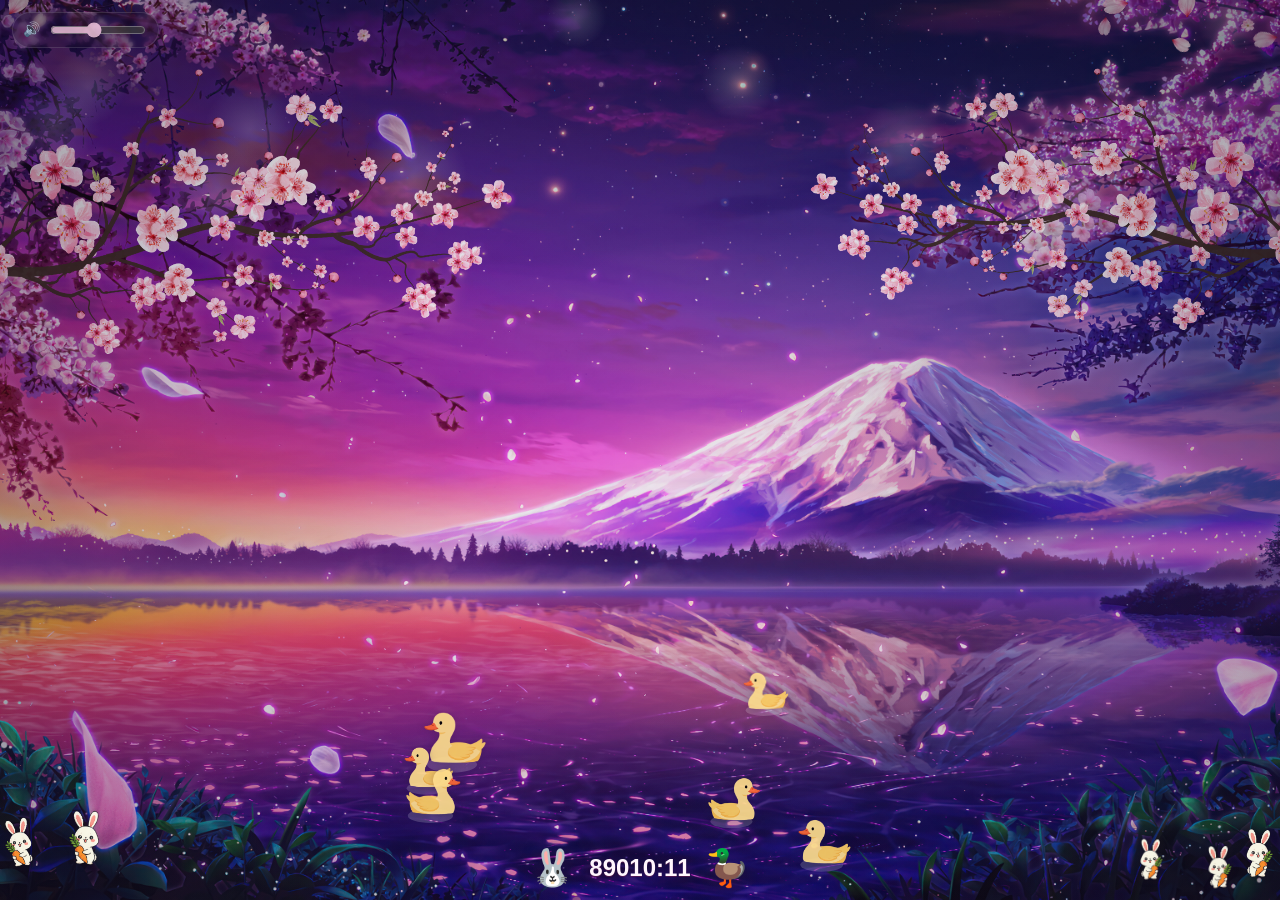
==== commit 5c520a6e: "update: animal game" ====
--- a/index.html
+++ b/index.html
@@ -18,6 +18,10 @@
       <div class="countdown" id="countdown">00:00</div>
       <div class="side-icon rabbit" aria-hidden="true">🦆</div>
     </div>
+    <div id="eventLoveSides" class="event-love-sides" aria-hidden="true">
+      <img class="event-love-side event-love-left" src="love1.gif" alt="" />
+      <img class="event-love-side event-love-right" src="love2.gif" alt="" />
+    </div>
     <div id="newYearMessage" class="new-year-message" aria-live="polite"></div>
     <div id="rabbitReward" class="rabbit-reward" aria-hidden="true">
       <img src="phan thuong tho.png" alt="" />
--- a/style.css
+++ b/style.css
@@ -81,6 +81,64 @@
   filter: drop-shadow(0 6px 10px rgba(65, 35, 60, 0.28));
 }
 
+.event-love-sides {
+  position: fixed;
+  inset: 0;
+  z-index: 17;
+  pointer-events: none;
+  opacity: 0;
+  transition: opacity 0.35s ease;
+}
+
+.event-love-sides.visible {
+  opacity: 1;
+}
+
+.event-love-side {
+  position: absolute;
+  top: 50%;
+  width: min(20vw, 220px);
+  height: auto;
+  filter: drop-shadow(0 16px 28px rgba(15, 7, 22, 0.36));
+}
+
+.event-love-left {
+  left: clamp(10px, 3.8vw, 72px);
+  transform: translateY(-50%);
+  animation: loveSidesFloatLeft 2.6s ease-in-out infinite;
+}
+
+.event-love-right {
+  right: clamp(10px, 3.8vw, 72px);
+  transform: translateY(-50%) scaleX(-1);
+  animation: loveSidesFloatRight 2.6s ease-in-out infinite;
+  animation-delay: 0.7s;
+}
+
+@keyframes loveSidesFloatLeft {
+  0% {
+    transform: translateY(-50%);
+  }
+  50% {
+    transform: translateY(calc(-50% - 8px));
+  }
+  100% {
+    transform: translateY(-50%);
+  }
+}
+
+@keyframes loveSidesFloatRight {
+  0% {
+    transform: translateY(-50%) scaleX(-1);
+  }
+  50% {
+    transform: translateY(calc(-50% - 8px)) scaleX(-1);
+  }
+  100% {
+    transform: translateY(-50%) scaleX(-1);
+  }
+}
+
 .new-year-message {
   position: fixed;
   left: 50%;
@@ -91,10 +149,10 @@
   overflow: auto;
   padding: 16px 20px;
   border-radius: 18px;
-  border: 1px solid rgba(255, 255, 255, 0.28);
+  border: 1px solid rgba(255, 255, 255, 0.22);
   background:
-    linear-gradient(160deg, rgba(12, 11, 22, 0.68), rgba(44, 19, 53, 0.57)),
-    radial-gradient(circle at 14% 18%, rgba(255, 219, 240, 0.22), transparent 48%);
+    linear-gradient(160deg, rgba(12, 11, 22, 0.61), rgba(44, 19, 53, 0.5)),
+    radial-gradient(circle at 14% 18%, rgba(255, 219, 240, 0.18), transparent 48%);
   color: #fff5fb;
   font-family: "Trebuchet MS", "Segoe UI", sans-serif;
   font-size: 20px;
@@ -244,6 +302,19 @@
     font-size: 28px;
   }
 
+  .event-love-side {
+    width: min(30vw, 160px);
+    top: 56%;
+  }
+
+  .event-love-left {
+    left: 6px;
+  }
+
+  .event-love-right {
+    right: 6px;
+  }
+
   .new-year-message {
     top: 50%;
     width: min(94vw, 640px);
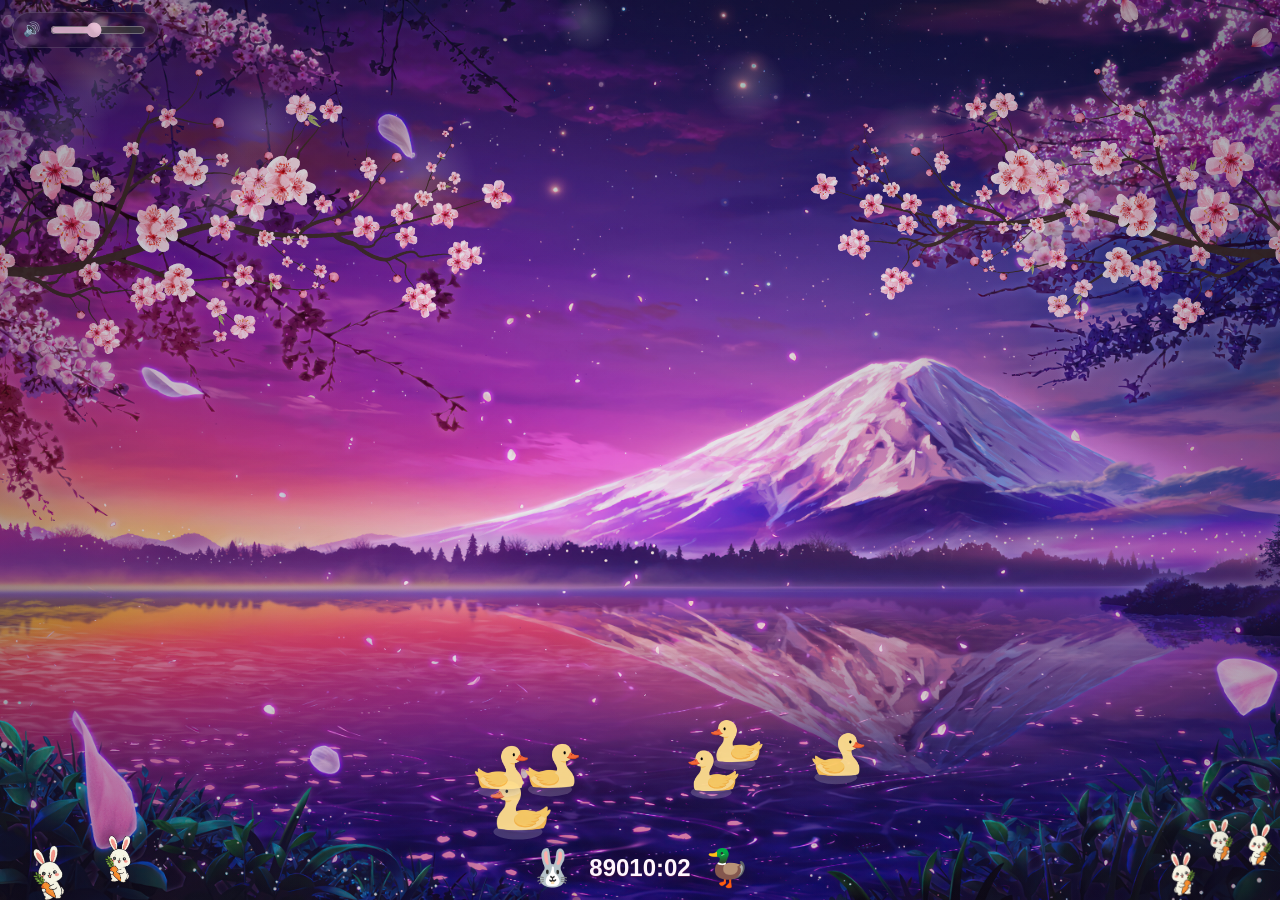
==== commit 6872fbb7: "update: animal game" ====
--- a/index.html
+++ b/index.html
@@ -18,6 +18,12 @@
       <div class="countdown" id="countdown">00:00</div>
       <div class="side-icon rabbit" aria-hidden="true">🦆</div>
     </div>
+    <div id="celebrationIntroDim" class="celebration-intro-dim" aria-hidden="true"></div>
+    <div id="celebrationIntroLayer" class="celebration-intro-layer" aria-hidden="true">
+      <div id="celebrationIntroDuck" class="celebration-intro-icon duck">🐰</div>
+      <div id="celebrationIntroRabbit" class="celebration-intro-icon rabbit">🦆</div>
+    </div>
+    <div id="fireworkLightOverlay" class="firework-light-overlay" aria-hidden="true"></div>
     <div id="eventLoveSides" class="event-love-sides" aria-hidden="true">
       <img class="event-love-side event-love-left" src="love1.gif" alt="" />
       <img class="event-love-side event-love-right" src="love2.gif" alt="" />
--- a/style.css
+++ b/style.css
@@ -79,15 +79,164 @@
   font-size: 36px;
   line-height: 1;
   filter: drop-shadow(0 6px 10px rgba(65, 35, 60, 0.28));
-}
-
-.event-love-sides {
+  transition: opacity 0.24s ease;
+}
+
+.bottom-bar.intro-flight .side-icon {
+  opacity: 0;
+}
+
+.celebration-intro-dim {
+  position: fixed;
+  inset: 0;
+  z-index: 16;
+  pointer-events: none;
+  opacity: 0;
+  background:
+    radial-gradient(circle at 50% 54%, rgba(82, 53, 109, 0.18), rgba(7, 4, 16, 0.72) 72%),
+    linear-gradient(180deg, rgba(10, 7, 20, 0.24), rgba(4, 2, 10, 0.62));
+  transition: opacity 0.42s ease;
+}
+
+.celebration-intro-dim.visible {
+  opacity: 1;
+}
+
+.celebration-intro-layer {
+  position: fixed;
+  inset: 0;
+  z-index: 22;
+  pointer-events: none;
+  opacity: 0;
+  transition: opacity 0.15s linear;
+}
+
+.celebration-intro-layer.visible {
+  opacity: 1;
+}
+
+.firework-light-overlay {
   position: fixed;
   inset: 0;
   z-index: 17;
   pointer-events: none;
-  opacity: 0;
-  transition: opacity 0.35s ease;
+  overflow: hidden;
+}
+
+.firework-overlay-flash {
+  position: absolute;
+  left: 0;
+  top: 0;
+  width: var(--flash-size, 180px);
+  height: var(--flash-size, 180px);
+  transform: translate(-50%, -50%) scale(0.38);
+  border-radius: 50%;
+  opacity: 0;
+  filter: blur(var(--flash-blur, 0px));
+  mix-blend-mode: screen;
+  will-change: transform, opacity;
+  animation: fireworkOverlayFlash var(--flash-duration, 920ms) ease-out forwards;
+}
+
+@keyframes fireworkOverlayFlash {
+  0% {
+    opacity: 0;
+    transform: translate(-50%, -50%) scale(0.38);
+  }
+  24% {
+    opacity: 1;
+    transform: translate(-50%, -50%) scale(0.92);
+  }
+  100% {
+    opacity: 0;
+    transform: translate(-50%, -50%) scale(1.52);
+  }
+}
+
+.celebration-intro-icon {
+  position: absolute;
+  left: 0;
+  top: 0;
+  transform: translate(-50%, -50%);
+  font-size: 56px;
+  line-height: 1;
+  filter:
+    drop-shadow(0 0 10px rgba(255, 255, 255, 0.4))
+    drop-shadow(0 10px 18px rgba(27, 14, 45, 0.46));
+  will-change: transform, left, top, opacity;
+  isolation: isolate;
+}
+
+.celebration-intro-icon::before {
+  content: "";
+  position: absolute;
+  left: 50%;
+  top: 50%;
+  width: 116px;
+  height: 116px;
+  transform: translate(-50%, -50%);
+  border-radius: 50%;
+  pointer-events: none;
+  z-index: -1;
+  opacity: 0.76;
+  filter: blur(2px);
+}
+
+.celebration-intro-layer.visible .celebration-intro-icon::before {
+  animation: introIconAuraPulse 1.12s ease-in-out infinite;
+}
+
+.celebration-intro-icon.duck {
+  text-shadow:
+    0 0 12px rgba(255, 255, 255, 0.5),
+    0 0 30px rgba(255, 206, 118, 0.78),
+    0 0 48px rgba(255, 158, 82, 0.68);
+}
+
+.celebration-intro-icon.duck::before {
+  background: radial-gradient(
+    circle,
+    rgba(255, 247, 215, 0.88) 0%,
+    rgba(255, 191, 116, 0.48) 38%,
+    rgba(255, 142, 84, 0.24) 62%,
+    rgba(255, 142, 84, 0) 100%
+  );
+}
+
+.celebration-intro-icon.rabbit {
+  text-shadow:
+    0 0 12px rgba(255, 255, 255, 0.52),
+    0 0 30px rgba(255, 184, 230, 0.82),
+    0 0 48px rgba(255, 129, 208, 0.72);
+}
+
+.celebration-intro-icon.rabbit::before {
+  background: radial-gradient(
+    circle,
+    rgba(255, 242, 252, 0.92) 0%,
+    rgba(255, 181, 229, 0.52) 38%,
+    rgba(255, 120, 202, 0.26) 62%,
+    rgba(255, 120, 202, 0) 100%
+  );
+}
+
+@keyframes introIconAuraPulse {
+  0%,
+  100% {
+    opacity: 0.66;
+  }
+  50% {
+    opacity: 1;
+  }
+}
+
+.event-love-sides {
+  position: fixed;
+  inset: 0;
+  z-index: 17;
+  pointer-events: none;
+  opacity: 0;
+  transition: opacity 0.28s ease;
 }
 
 .event-love-sides.visible {
@@ -100,19 +249,70 @@
   width: min(20vw, 220px);
   height: auto;
   filter: drop-shadow(0 16px 28px rgba(15, 7, 22, 0.36));
+  opacity: 0;
+  will-change: transform, opacity;
 }
 
 .event-love-left {
   left: clamp(10px, 3.8vw, 72px);
   transform: translateY(-50%);
-  animation: loveSidesFloatLeft 2.6s ease-in-out infinite;
 }
 
 .event-love-right {
   right: clamp(10px, 3.8vw, 72px);
   transform: translateY(-50%) scaleX(-1);
-  animation: loveSidesFloatRight 2.6s ease-in-out infinite;
-  animation-delay: 0.7s;
+}
+
+.event-love-sides.visible .event-love-left {
+  opacity: 1;
+  animation:
+    loveSideDropLeft 1.35s cubic-bezier(0.16, 0.86, 0.25, 1.06) both,
+    loveSidesFloatLeft 2.9s ease-in-out 1.35s infinite;
+}
+
+.event-love-sides.visible .event-love-right {
+  opacity: 1;
+  animation:
+    loveSideDropRight 1.35s cubic-bezier(0.16, 0.86, 0.25, 1.06) both,
+    loveSidesFloatRight 2.9s ease-in-out 1.43s infinite;
+}
+
+@keyframes loveSideDropLeft {
+  0% {
+    opacity: 0;
+    transform: translateY(calc(-50% - 64vh)) rotate(-12deg) scale(0.82);
+  }
+  62% {
+    opacity: 1;
+    transform: translateY(calc(-50% + 12px)) rotate(8deg) scale(1.03);
+  }
+  82% {
+    opacity: 1;
+    transform: translateY(calc(-50% - 5px)) rotate(-3deg) scale(1);
+  }
+  100% {
+    opacity: 1;
+    transform: translateY(-50%) rotate(0deg) scale(1);
+  }
+}
+
+@keyframes loveSideDropRight {
+  0% {
+    opacity: 0;
+    transform: translateY(calc(-50% - 64vh)) scaleX(-1) rotate(-12deg) scale(0.82);
+  }
+  62% {
+    opacity: 1;
+    transform: translateY(calc(-50% + 12px)) scaleX(-1) rotate(8deg) scale(1.03);
+  }
+  82% {
+    opacity: 1;
+    transform: translateY(calc(-50% - 5px)) scaleX(-1) rotate(-3deg) scale(1);
+  }
+  100% {
+    opacity: 1;
+    transform: translateY(-50%) scaleX(-1) rotate(0deg) scale(1);
+  }
 }
 
 @keyframes loveSidesFloatLeft {
@@ -163,18 +363,46 @@
   pointer-events: none;
   opacity: 0;
   visibility: hidden;
-  transform: translate(-50%, -42%) scale(0.985);
+  --msg-origin-x: 50vw;
+  --msg-origin-y: 50vh;
+  transform: translate(-50%, -50%) scale(1);
+  filter: blur(0);
+  will-change: transform, opacity;
   transition:
-    opacity 0.45s ease,
-    transform 0.55s cubic-bezier(0.2, 0.72, 0.2, 1),
-    visibility 0s linear 0.5s;
+    opacity 0.5s ease,
+    transform 0.65s cubic-bezier(0.2, 0.72, 0.2, 1),
+    visibility 0s linear 0.56s;
 }
 
 .new-year-message.visible {
   opacity: 1;
   visibility: visible;
   transform: translate(-50%, -50%) scale(1);
+  animation: newYearMessageFromHole 1.2s cubic-bezier(0.17, 0.82, 0.22, 1) both;
   transition-delay: 0s;
+}
+
+@keyframes newYearMessageFromHole {
+  0% {
+    opacity: 0;
+    transform: translate(calc(-50% + var(--msg-origin-x) - 50vw), calc(-50% + var(--msg-origin-y) - 50vh)) scale(0.06) rotate(-22deg);
+    filter: blur(10px) brightness(0.62) saturate(1.5);
+  }
+  30% {
+    opacity: 0.92;
+    transform: translate(calc(-50% + var(--msg-origin-x) - 50vw), calc(-50% + var(--msg-origin-y) - 50vh)) scale(0.18) rotate(-14deg);
+    filter: blur(6px) brightness(0.68) saturate(1.35);
+  }
+  74% {
+    opacity: 1;
+    transform: translate(-50%, -50%) scale(1.04) rotate(1.4deg);
+    filter: blur(0.8px) brightness(1.05) saturate(1.05);
+  }
+  100% {
+    opacity: 1;
+    transform: translate(-50%, -50%) scale(1) rotate(0deg);
+    filter: blur(0) brightness(1) saturate(1);
+  }
 }
 
 .new-year-message p {
@@ -230,6 +458,21 @@
   inset: 0;
   pointer-events: none;
   z-index: 12;
+}
+
+.petal-gift-drop {
+  position: absolute;
+  left: 0;
+  top: 0;
+  transform: translate3d(-50%, -50%, 0);
+  transform-origin: center;
+  opacity: 1;
+  will-change: transform, top;
+  filter:
+    drop-shadow(0 0 14px rgba(197, 255, 205, 0.82))
+    drop-shadow(0 0 30px rgba(76, 230, 113, 0.62))
+    drop-shadow(0 12px 22px rgba(26, 48, 30, 0.34));
+  backface-visibility: hidden;
 }
 
 .petal-message {
@@ -302,6 +545,10 @@
     font-size: 28px;
   }
 
+  .celebration-intro-icon {
+    font-size: 48px;
+  }
+
   .event-love-side {
     width: min(30vw, 160px);
     top: 56%;
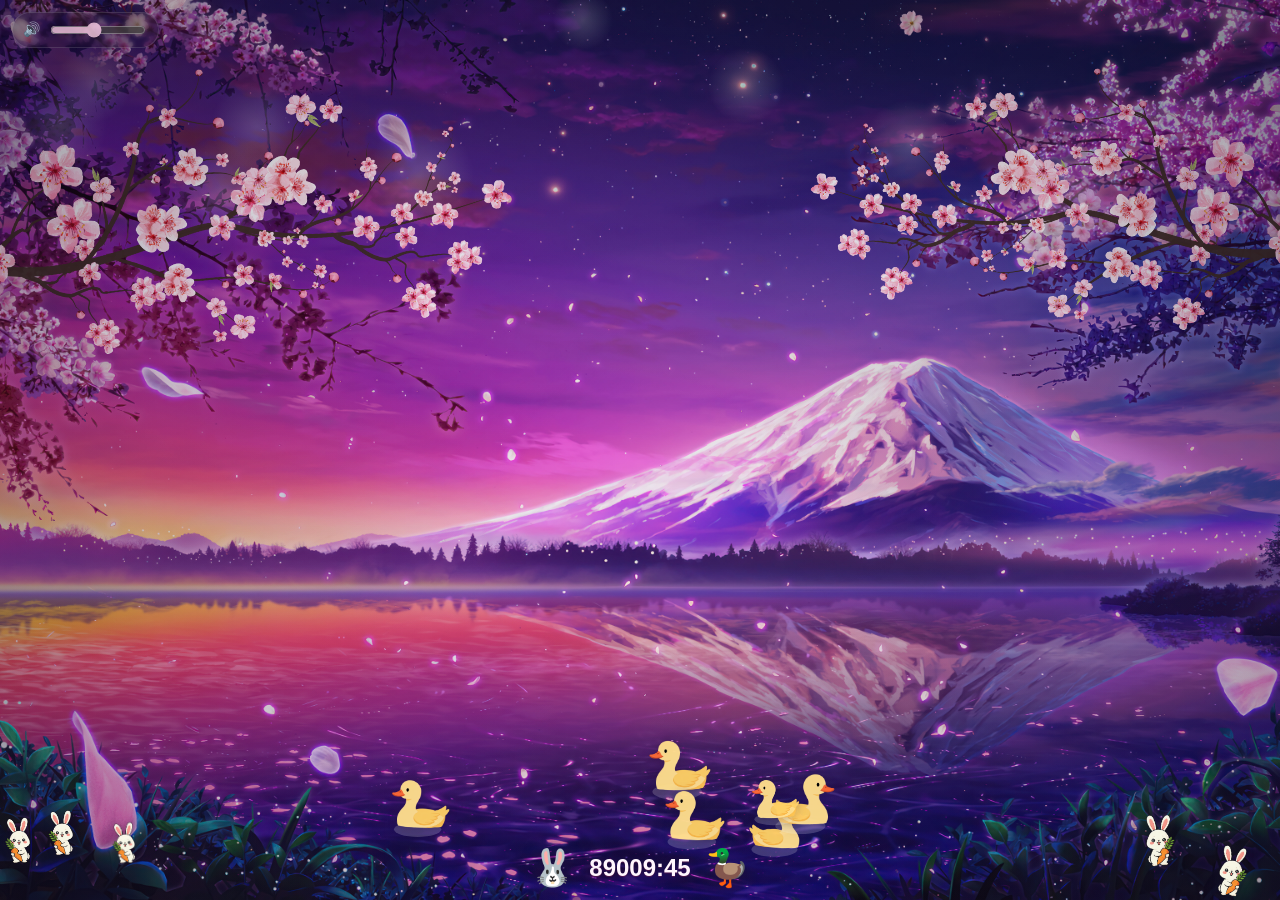
==== commit ea7d7b5d: "update: game" ====
--- a/index.html
+++ b/index.html
@@ -3,7 +3,7 @@
   <head>
     <meta charset="UTF-8" />
     <meta name="viewport" content="width=device-width, initial-scale=1.0" />
-    <title>Sakura Breeze</title>
+    <title>Chen Embe of Ota</title>
     <link rel="stylesheet" href="style.css" />
   </head>
   <body>
